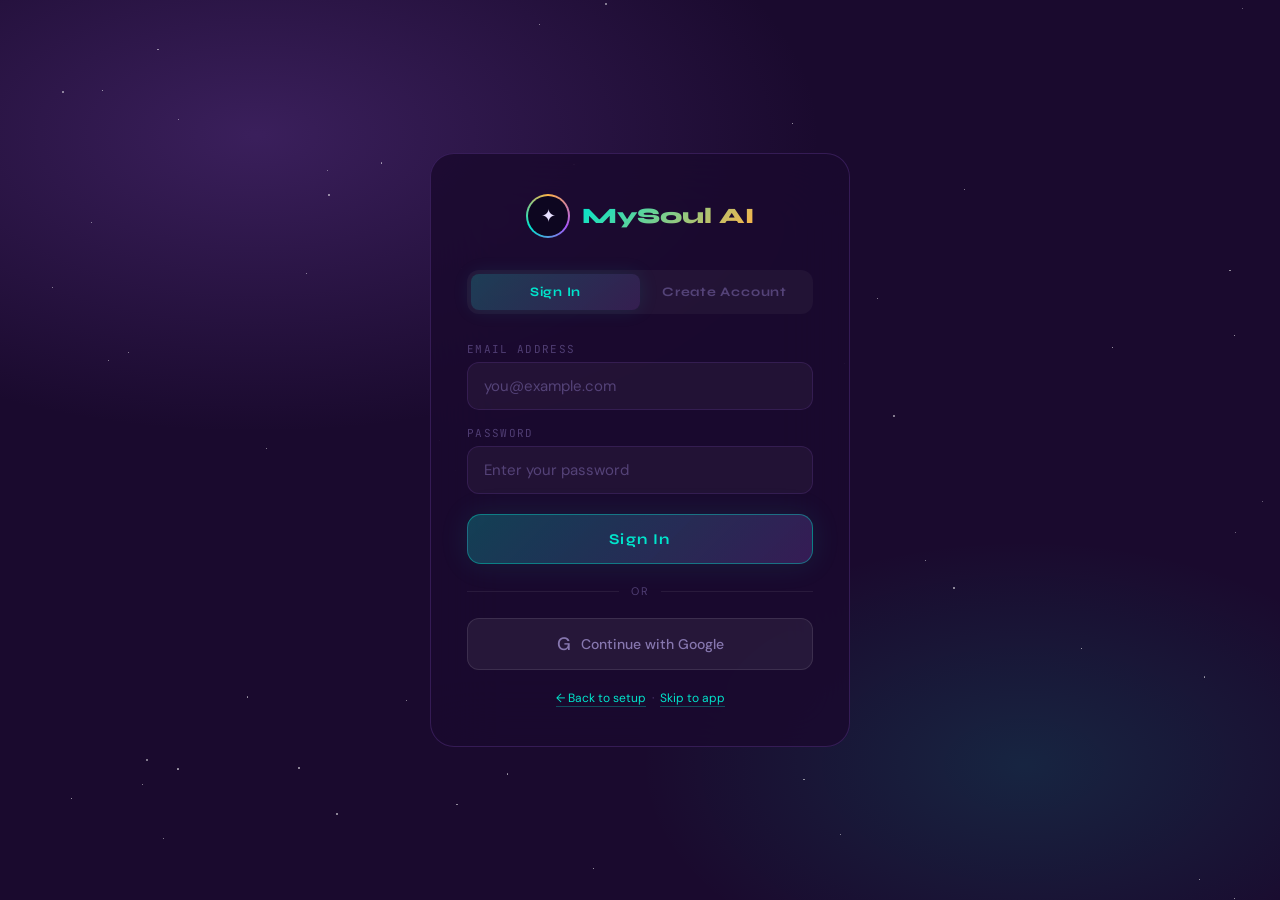
==== pages/auth.html @ 1cb38df0 "Initial commit" ====
<!DOCTYPE html>
<html lang="en" data-theme="dark">
<head>
<meta charset="UTF-8"/>
<meta name="viewport" content="width=device-width, initial-scale=1.0"/>
<title>MySoul AI — Sign In</title>
<link rel="preconnect" href="https://fonts.googleapis.com"/>
<link rel="preconnect" href="https://fonts.gstatic.com" crossorigin/>
<link href="https://fonts.googleapis.com/css2?family=Syne:wght@400;600;700;800&family=DM+Sans:ital,wght@0,300;0,400;0,500;1,300&family=JetBrains+Mono:wght@300;400&display=swap" rel="stylesheet"/>
<style>
:root {
  --gold: #FFB347; --teal: #00E5CC; --purple: #6B3FA0;
  --bg: #1A0A2E; --bg2: #0d0620;
  --text: #e8e0ff; --text2: rgba(200,185,255,0.6); --text3: rgba(160,140,220,0.4);
  --f-display: 'Syne', sans-serif; --f-body: 'DM Sans', sans-serif; --f-mono: 'JetBrains Mono', monospace;
}
*,*::before,*::after{box-sizing:border-box;margin:0;padding:0}
html,body{width:100%;height:100%;overflow:hidden}
body{font-family:var(--f-body);background:var(--bg2);color:var(--text);-webkit-font-smoothing:antialiased}
button{border:none;background:none;font-family:inherit;cursor:pointer}
input{font-family:inherit}

.bg{position:fixed;inset:0;z-index:0;background:radial-gradient(ellipse 80% 60% at 20% 15%,rgba(107,63,160,0.4) 0%,transparent 55%),radial-gradient(ellipse 60% 50% at 80% 85%,rgba(0,229,204,0.12) 0%,transparent 50%),#1A0A2E;}
.bg-stars{position:fixed;inset:0;z-index:1;pointer-events:none;overflow:hidden}
.star{position:absolute;border-radius:50%;background:rgba(255,255,255,0.6);animation:twinkle linear infinite}
@keyframes twinkle{0%,100%{opacity:.2}50%{opacity:.8}}

.auth-wrap{position:relative;z-index:10;width:100%;height:100%;display:flex;align-items:center;justify-content:center;padding:20px;overflow-y:auto}

.auth-card{
  width:100%;max-width:420px;
  background:rgba(26,10,46,0.85);
  backdrop-filter:blur(32px);
  border:1.5px solid rgba(107,63,160,0.35);
  border-radius:24px;
  padding:40px 36px;
  animation:cardIn .7s cubic-bezier(0.16,1,0.3,1) both;
}
@keyframes cardIn{from{opacity:0;transform:translateY(40px) scale(.96)}to{opacity:1;transform:none}}

.auth-logo{display:flex;align-items:center;justify-content:center;gap:12px;margin-bottom:32px}
.logo-orb{
  width:44px;height:44px;border-radius:50%;
  background:conic-gradient(from 0deg,#FFB347,#A855F7,#00E5CC,#FFB347);
  padding:2px;animation:logoSpin 4s linear infinite;
}
.logo-inner{width:100%;height:100%;border-radius:50%;background:var(--bg2);display:flex;align-items:center;justify-content:center;font-size:18px}
@keyframes logoSpin{to{transform:rotate(360deg)}}
.logo-text{font-family:var(--f-display);font-size:22px;font-weight:800;background:linear-gradient(135deg,var(--teal),var(--gold));-webkit-background-clip:text;-webkit-text-fill-color:transparent;background-clip:text}

/* Tab switcher */
.auth-tabs{display:flex;background:rgba(255,255,255,0.04);border-radius:12px;padding:4px;margin-bottom:28px}
.auth-tab{flex:1;padding:10px;border-radius:8px;font-family:var(--f-display);font-size:13px;font-weight:700;letter-spacing:.06em;color:var(--text3);transition:all .25s}
.auth-tab.active{background:linear-gradient(135deg,rgba(0,229,204,0.2),rgba(107,63,160,0.25));color:var(--teal);box-shadow:0 0 20px rgba(0,229,204,0.1)}

/* Form */
.auth-form{display:flex;flex-direction:column;gap:16px}
.form-group{display:flex;flex-direction:column;gap:6px}
.form-label{font-size:11px;color:var(--text3);letter-spacing:.12em;font-family:var(--f-mono)}
.form-input{
  padding:13px 16px;background:rgba(255,255,255,0.04);
  border:1.5px solid rgba(107,63,160,0.25);border-radius:12px;
  color:var(--text);font-size:15px;outline:none;transition:all .3s;
}
.form-input:focus{border-color:rgba(0,229,204,0.5);background:rgba(0,229,204,0.04);box-shadow:0 0 20px rgba(0,229,204,0.08)}
.form-input::placeholder{color:var(--text3)}

.form-submit{
  padding:15px;border-radius:14px;cursor:pointer;margin-top:4px;
  background:linear-gradient(135deg,rgba(0,229,204,0.25),rgba(107,63,160,0.35));
  border:1.5px solid rgba(0,229,204,0.4);
  color:var(--teal);font-family:var(--f-display);font-size:15px;font-weight:700;letter-spacing:.08em;
  transition:all .3s;box-shadow:0 0 30px rgba(0,229,204,0.1);
}
.form-submit:hover{box-shadow:0 0 50px rgba(0,229,204,0.25);transform:translateY(-1px)}
.form-submit:disabled{opacity:.4;cursor:not-allowed;transform:none}

.or-divider{display:flex;align-items:center;gap:12px;margin:4px 0}
.or-divider::before,.or-divider::after{content:'';flex:1;height:1px;background:rgba(255,255,255,0.07)}
.or-divider span{font-size:11px;color:var(--text3);letter-spacing:.1em}

.google-btn{
  display:flex;align-items:center;justify-content:center;gap:10px;
  padding:13px;border-radius:12px;cursor:pointer;
  background:rgba(255,255,255,0.06);border:1.5px solid rgba(255,255,255,0.1);
  color:var(--text2);font-size:14px;font-weight:500;transition:all .3s;
}
.google-btn:hover{background:rgba(255,255,255,0.1);border-color:rgba(255,255,255,0.2)}
.google-icon{font-size:18px}

.auth-error{
  padding:10px 14px;border-radius:10px;font-size:13px;color:#ff6b6b;
  background:rgba(255,60,60,0.1);border:1px solid rgba(255,60,60,0.2);
  display:none;
}
.auth-error.show{display:block}
.auth-success{
  padding:10px 14px;border-radius:10px;font-size:13px;color:var(--teal);
  background:rgba(0,229,204,0.08);border:1px solid rgba(0,229,204,0.2);
  display:none;
}
.auth-success.show{display:block}

.auth-footer{margin-top:20px;text-align:center;font-size:12px;color:var(--text3)}
.auth-footer a{color:var(--teal);text-decoration:none;border-bottom:1px solid rgba(0,229,204,0.3)}

.loading-spin{display:inline-block;width:16px;height:16px;border:2px solid rgba(0,229,204,0.2);border-top-color:var(--teal);border-radius:50%;animation:spin .7s linear infinite;vertical-align:middle;margin-right:8px}
@keyframes spin{to{transform:rotate(360deg)}}

/* Name display */
.setup-hint{padding:12px 14px;border-radius:10px;background:rgba(0,229,204,0.06);border:1px solid rgba(0,229,204,0.15);font-size:13px;color:var(--text2);display:none}
.setup-hint.show{display:block}
</style>
</head>
<body>

<div class="bg"></div>
<div class="bg-stars" id="bgStars"></div>

<div class="auth-wrap">
  <div class="auth-card">

    <div class="auth-logo">
      <div class="logo-orb"><div class="logo-inner">✦</div></div>
      <div class="logo-text">MySoul AI</div>
    </div>

    <div class="setup-hint" id="setupHint"></div>

    <div class="auth-tabs">
      <button class="auth-tab active" id="tabLogin">Sign In</button>
      <button class="auth-tab" id="tabRegister">Create Account</button>
    </div>

    <div class="auth-error" id="authError"></div>
    <div class="auth-success" id="authSuccess"></div>

    <!-- LOGIN FORM -->
    <div id="loginForm">
      <div class="auth-form">
        <div class="form-group">
          <label class="form-label">EMAIL ADDRESS</label>
          <input class="form-input" id="loginEmail" type="email" placeholder="you@example.com" autocomplete="email"/>
        </div>
        <div class="form-group">
          <label class="form-label">PASSWORD</label>
          <input class="form-input" id="loginPass" type="password" placeholder="Enter your password" autocomplete="current-password"/>
        </div>
        <button class="form-submit" id="loginBtn">Sign In</button>
        <div class="or-divider"><span>OR</span></div>
        <button class="google-btn" id="googleLogin">
          <span class="google-icon">G</span> Continue with Google
        </button>
      </div>
    </div>

    <!-- REGISTER FORM -->
    <div id="registerForm" style="display:none">
      <div class="auth-form">
        <div class="form-group">
          <label class="form-label">FULL NAME</label>
          <input class="form-input" id="regName" type="text" placeholder="Your name" autocomplete="name"/>
        </div>
        <div class="form-group">
          <label class="form-label">EMAIL ADDRESS</label>
          <input class="form-input" id="regEmail" type="email" placeholder="you@example.com" autocomplete="email"/>
        </div>
        <div class="form-group">
          <label class="form-label">PASSWORD</label>
          <input class="form-input" id="regPass" type="password" placeholder="Create a strong password" autocomplete="new-password"/>
        </div>
        <button class="form-submit" id="registerBtn">Create Account</button>
        <div class="or-divider"><span>OR</span></div>
        <button class="google-btn" id="googleRegister">
          <span class="google-icon">G</span> Continue with Google
        </button>
      </div>
    </div>

    <div class="auth-footer">
      <a href="onboarding.html">← Back to setup</a>
      &nbsp;·&nbsp;
      <a href="../index.html">Skip to app</a>
    </div>

  </div>
</div>

<script>
'use strict';

/* Stars */
(function(){
  const c=document.getElementById('bgStars');
  for(let i=0;i<60;i++){const s=document.createElement('div');s.className='star';const z=0.5+Math.random()*1.5;s.style.cssText=`width:${z}px;height:${z}px;left:${Math.random()*100}%;top:${Math.random()*100}%;animation-duration:${2+Math.random()*4}s;animation-delay:${Math.random()*4}s`;c.appendChild(s);}
})();

/* Setup hint from onboarding */
const setup = JSON.parse(localStorage.getItem('ms_setup')||'{}');
if(setup.user_name){
  const hint = document.getElementById('setupHint');
  hint.innerHTML = `Welcome, <strong>${setup.user_name}</strong>! Sign in or create an account to continue with <strong>${setup.ai_name||'MySoul'}</strong>.`;
  hint.classList.add('show');
}

/* Tabs */
document.getElementById('tabLogin').addEventListener('click', ()=>{
  document.getElementById('tabLogin').classList.add('active');
  document.getElementById('tabRegister').classList.remove('active');
  document.getElementById('loginForm').style.display='block';
  document.getElementById('registerForm').style.display='none';
  clearMessages();
});
document.getElementById('tabRegister').addEventListener('click', ()=>{
  document.getElementById('tabRegister').classList.add('active');
  document.getElementById('tabLogin').classList.remove('active');
  document.getElementById('registerForm').style.display='block';
  document.getElementById('loginForm').style.display='none';
  clearMessages();
});

function showError(msg){ const e=document.getElementById('authError'); e.textContent=msg; e.classList.add('show'); document.getElementById('authSuccess').classList.remove('show'); }
function showSuccess(msg){ const e=document.getElementById('authSuccess'); e.textContent=msg; e.classList.add('show'); document.getElementById('authError').classList.remove('show'); }
function clearMessages(){ document.getElementById('authError').classList.remove('show'); document.getElementById('authSuccess').classList.remove('show'); }

function setLoading(btn, loading){
  if(loading){ btn.innerHTML=`<span class="loading-spin"></span>Please wait…`; btn.disabled=true; }
  else { btn.textContent = btn.id==='loginBtn'?'Sign In':'Create Account'; btn.disabled=false; }
}

/* Store JWT */
function storeToken(token){
  // httpOnly cookies set by server; if returned in body, store in memory only
  if(token) sessionStorage.setItem('ms_jwt', token);
}

/* LOGIN */
document.getElementById('loginBtn').addEventListener('click', async ()=>{
  const email = document.getElementById('loginEmail').value.trim();
  const pass  = document.getElementById('loginPass').value;
  if(!email||!pass){ showError('Please fill in all fields.'); return; }
  const btn = document.getElementById('loginBtn');
  setLoading(btn, true); clearMessages();

  try {
    const r = await fetch('/api/auth/login', {
      method:'POST', headers:{'Content-Type':'application/json'},
      body:JSON.stringify({email, password:pass}),
      signal:AbortSignal.timeout(10000),
    });
    const d = await r.json();
    if(!r.ok) throw new Error(d.detail||d.message||'Login failed');
    storeToken(d.access_token);
    showSuccess('✓ Signed in! Redirecting…');
    setTimeout(()=>window.location.href='../index.html', 800);
  } catch(e){
    // Demo: allow skip to app
    if(e.message.includes('fetch')||e.message.includes('Failed')){
      showError('Backend unavailable — using demo mode.');
      setTimeout(()=>window.location.href='../index.html', 1200);
    } else {
      showError(e.message);
      setLoading(btn, false);
    }
  }
});

/* REGISTER */
document.getElementById('registerBtn').addEventListener('click', async ()=>{
  const name  = document.getElementById('regName').value.trim();
  const email = document.getElementById('regEmail').value.trim();
  const pass  = document.getElementById('regPass').value;
  if(!name||!email||!pass){ showError('Please fill in all fields.'); return; }
  if(pass.length<6){ showError('Password must be at least 6 characters.'); return; }
  const btn = document.getElementById('registerBtn');
  setLoading(btn, true); clearMessages();

  try {
    const r = await fetch('/api/auth/register', {
      method:'POST', headers:{'Content-Type':'application/json'},
      body:JSON.stringify({name, email, password:pass, ...setup}),
      signal:AbortSignal.timeout(10000),
    });
    const d = await r.json();
    if(!r.ok) throw new Error(d.detail||d.message||'Registration failed');
    storeToken(d.access_token);
    showSuccess('✓ Account created! Welcome to MySoul AI!');
    setTimeout(()=>window.location.href='../index.html', 900);
  } catch(e){
    if(e.message.includes('fetch')||e.message.includes('Failed')){
      showError('Backend unavailable — using demo mode.');
      setTimeout(()=>window.location.href='../index.html', 1200);
    } else {
      showError(e.message);
      setLoading(btn, false);
    }
  }
});

/* GOOGLE OAUTH */
function googleOAuth(){
  // Redirect to backend Google OAuth endpoint
  const redirectUri = encodeURIComponent(window.location.origin + '/api/auth/google/callback');
  // Try backend redirect; fallback to demo
  try {
    window.location.href = `/api/auth/google?redirect_uri=${redirectUri}`;
  } catch(e) {
    showError('Google sign-in requires backend connection.');
  }
}
document.getElementById('googleLogin').addEventListener('click', googleOAuth);
document.getElementById('googleRegister').addEventListener('click', googleOAuth);

/* Enter key support */
['loginEmail','loginPass'].forEach(id=>{
  document.getElementById(id)?.addEventListener('keydown', e=>{ if(e.key==='Enter') document.getElementById('loginBtn').click(); });
});
['regName','regEmail','regPass'].forEach(id=>{
  document.getElementById(id)?.addEventListener('keydown', e=>{ if(e.key==='Enter') document.getElementById('registerBtn').click(); });
});
</script>
</body>
</html>
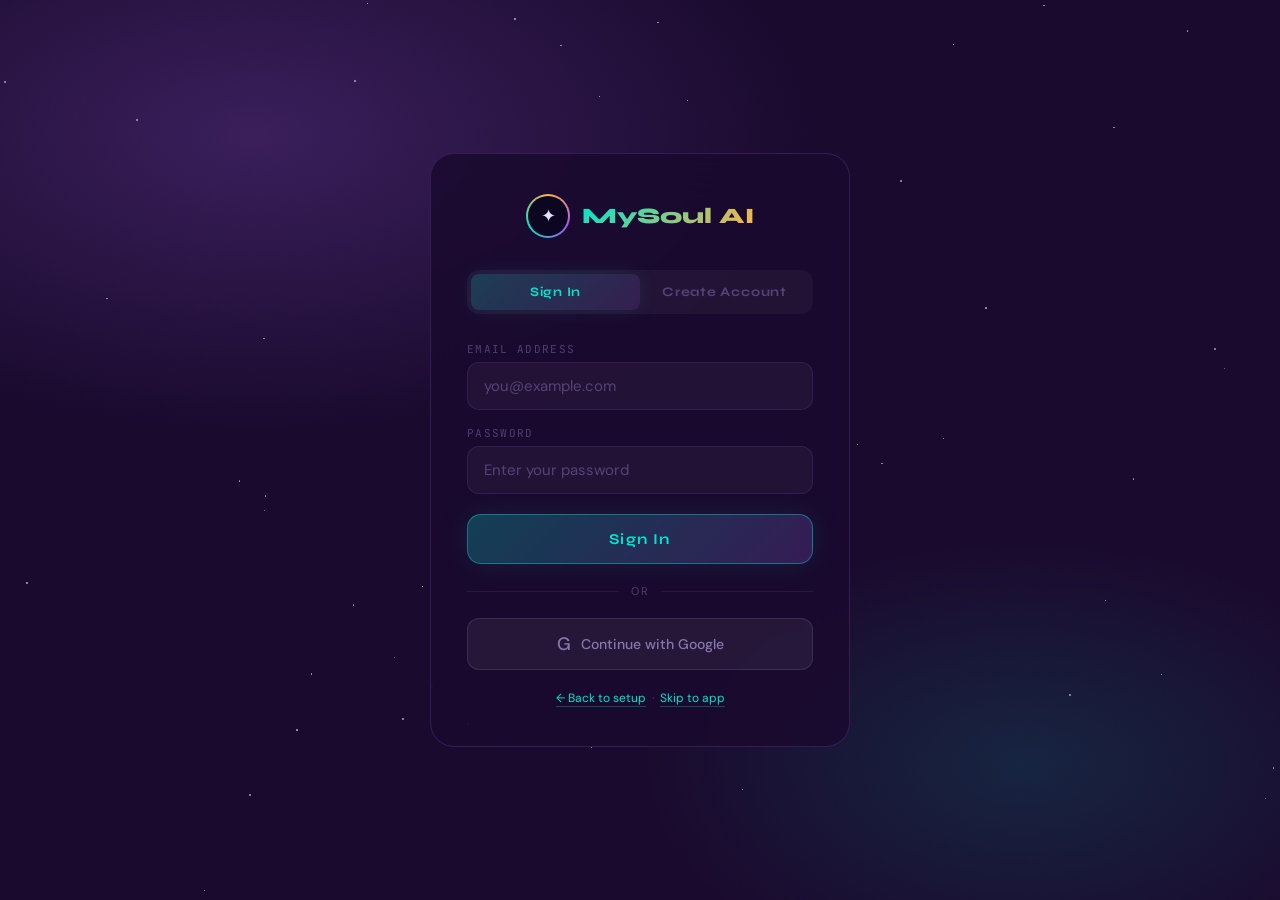
==== commit ce16397e: "Fix frontend backend integration and polish UI" ====
--- a/pages/auth.html
+++ b/pages/auth.html
@@ -197,6 +197,9 @@
 
 /* Setup hint from onboarding */
 const setup = JSON.parse(localStorage.getItem('ms_setup')||'{}');
+let rawUid = localStorage.getItem('ms_uid');
+if(!rawUid){ rawUid = Math.random().toString(36).slice(2,10); localStorage.setItem('ms_uid', rawUid); }
+const deviceUserId = rawUid.startsWith('user_') ? rawUid : 'user_' + rawUid;
 if(setup.user_name){
   const hint = document.getElementById('setupHint');
   hint.innerHTML = `Welcome, <strong>${setup.user_name}</strong>! Sign in or create an account to continue with <strong>${setup.ai_name||'MySoul'}</strong>.`;
@@ -278,7 +281,7 @@
   try {
     const r = await fetch('/api/auth/register', {
       method:'POST', headers:{'Content-Type':'application/json'},
-      body:JSON.stringify({name, email, password:pass, ...setup}),
+      body:JSON.stringify({name, email, password:pass, user_id:deviceUserId, ...setup}),
       signal:AbortSignal.timeout(10000),
     });
     const d = await r.json();
